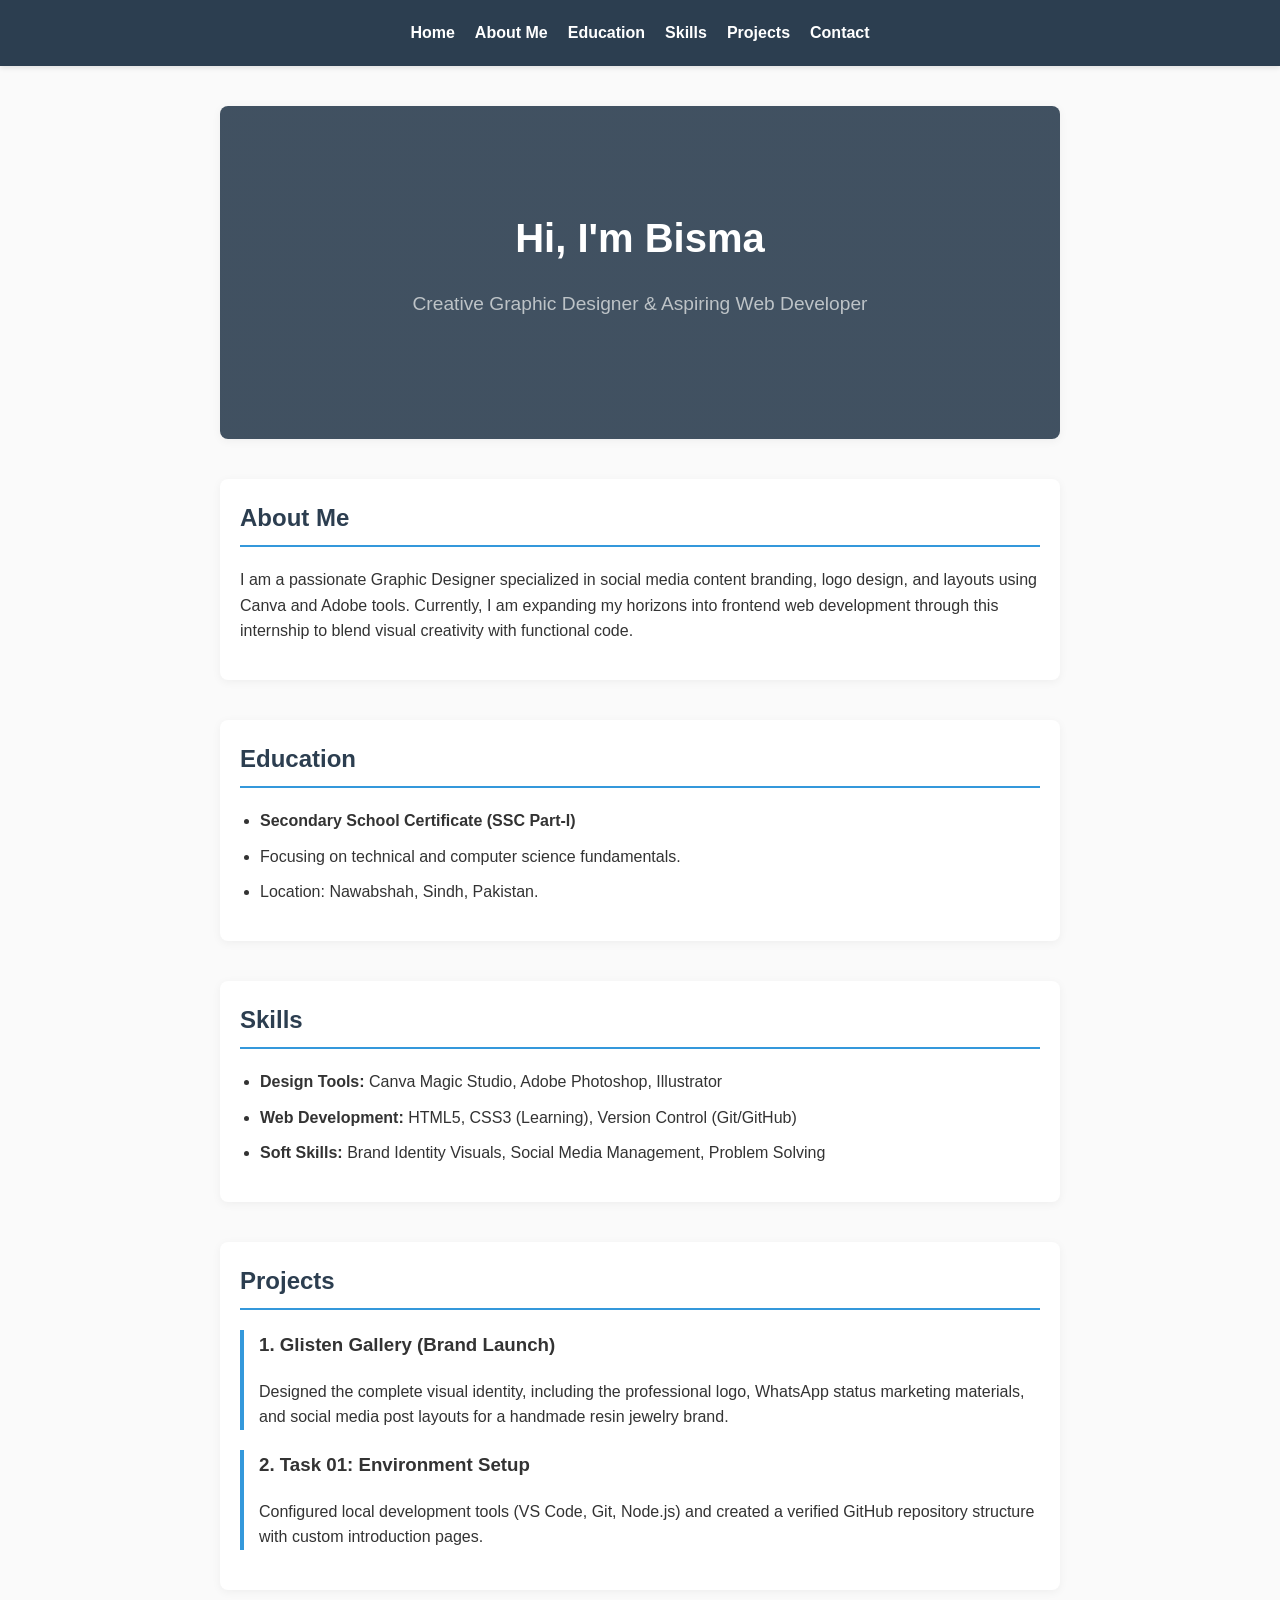
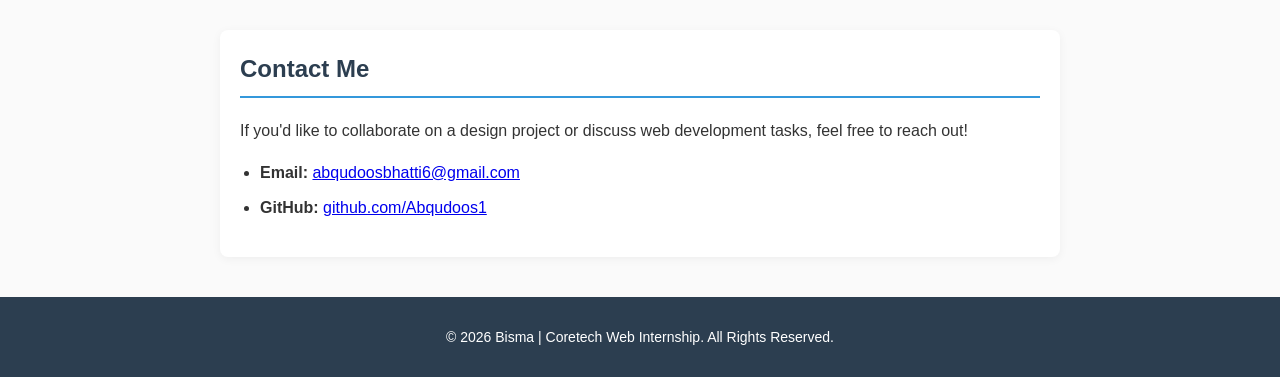
==== task-02-portfolio-page/index.html @ 83741ba6 "Complete Task 02: Portfolio Page" ====
<!DOCTYPE html>
<html lang="en">
<head>
    <meta charset="UTF-8">
    <meta name="viewport" content="width=device-width, initial-scale=1.0">
    <title>Bisma | Professional Portfolio</title>
    <style>
        body { font-family: 'Segoe UI', Arial, sans-serif; line-height: 1.6; margin: 0; padding: 0; color: #333; background-color: #fafafa; }
        header { background: #2c3e50; color: #fff; padding: 20px 0; position: sticky; top: 0; z-index: 100; box-shadow: 0 2px 5px rgba(0,0,0,0.1); }
        nav { display: flex; justify-content: center; gap: 20px; }
        nav a { color: #fff; text-decoration: none; font-weight: bold; font-size: 16px; }
        nav a:hover { color: #3498db; }
        .hero { background: linear-gradient(rgba(44, 62, 80, 0.9), rgba(44, 62, 80, 0.9)), url('https://images.unsplash.com/photo-1541462608141-ad4979e408c9') no-repeat center center/cover; color: white; text-align: center; padding: 100px 20px; }
        .hero h1 { margin: 0; font-size: 2.5rem; }
        .hero p { font-size: 1.2rem; color: #bdc3c7; }
        section { max-width: 800px; margin: 40px auto; padding: 20px; background: #fff; border-radius: 8px; box-shadow: 0 2px 10px rgba(0,0,0,0.05); }
        h2 { color: #2c3e50; border-bottom: 2px solid #3498db; padding-bottom: 8px; margin-top: 0; }
        ul { padding-left: 20px; }
        li { margin-bottom: 10px; }
        .project-card { border-left: 4px solid #3498db; padding-left: 15px; margin-bottom: 20px; }
        footer { background: #2c3e50; color: #fff; text-align: center; padding: 15px 0; margin-top: 40px; font-size: 14px; }
    </style>
</head>
<body>

    <!-- Header & Navigation Section -->
    <header>
        <nav>
            <a href="#hero">Home</a>
            <a href="#about">About Me</a>
            <a href="#education">Education</a>
            <a href="#skills">Skills</a>
            <a href="#projects">Projects</a>
            <a href="#contact">Contact</a>
        </nav>
    </header>

    <!-- Hero Section -->
    <section id="hero" class="hero">
        <h1>Hi, I'm Bisma</h1>
        <p>Creative Graphic Designer & Aspiring Web Developer</p>
    </section>

    <!-- About Me Section -->
    <section id="about">
        <h2>About Me</h2>
        <p>I am a passionate Graphic Designer specialized in social media content branding, logo design, and layouts using Canva and Adobe tools. Currently, I am expanding my horizons into frontend web development through this internship to blend visual creativity with functional code.</p>
    </section>

    <!-- Education Section -->
    <section id="education">
        <h2>Education</h2>
        <ul>
            <li><strong>Secondary School Certificate (SSC Part-I)</strong></li>
            <li>Focusing on technical and computer science fundamentals.</li>
            <li>Location: Nawabshah, Sindh, Pakistan.</li>
        </ul>
    </section>

    <!-- Skills Section -->
    <section id="skills">
        <h2>Skills</h2>
        <ul>
            <li><strong>Design Tools:</strong> Canva Magic Studio, Adobe Photoshop, Illustrator</li>
            <li><strong>Web Development:</strong> HTML5, CSS3 (Learning), Version Control (Git/GitHub)</li>
            <li><strong>Soft Skills:</strong> Brand Identity Visuals, Social Media Management, Problem Solving</li>
        </ul>
    </section>

    <!-- Projects Section -->
    <section id="projects">
        <h2>Projects</h2>
        
        <div class="project-card">
            <h3>1. Glisten Gallery (Brand Launch)</h3>
            <p>Designed the complete visual identity, including the professional logo, WhatsApp status marketing materials, and social media post layouts for a handmade resin jewelry brand.</p>
        </div>

        <div class="project-card">
            <h3>2. Task 01: Environment Setup</h3>
            <p>Configured local development tools (VS Code, Git, Node.js) and created a verified GitHub repository structure with custom introduction pages.</p>
        </div>
    </section>

    <!-- Contact Section -->
    <section id="contact">
        <h2>Contact Me</h2>
        <p>If you'd like to collaborate on a design project or discuss web development tasks, feel free to reach out!</p>
        <ul>
            <li><strong>Email:</strong> <a href="mailto:abqudoosbhatti6@gmail.com">abqudoosbhatti6@gmail.com</a></li>
            <li><strong>GitHub:</strong> <a href="https://github.com" target="_blank">github.com/Abqudoos1</a></li>
        </ul>
    </section>

    <!-- Footer Section -->
    <footer>
        <p>&copy; 2026 Bisma | Coretech Web Internship. All Rights Reserved.</p>
    </footer>

</body>
</html>
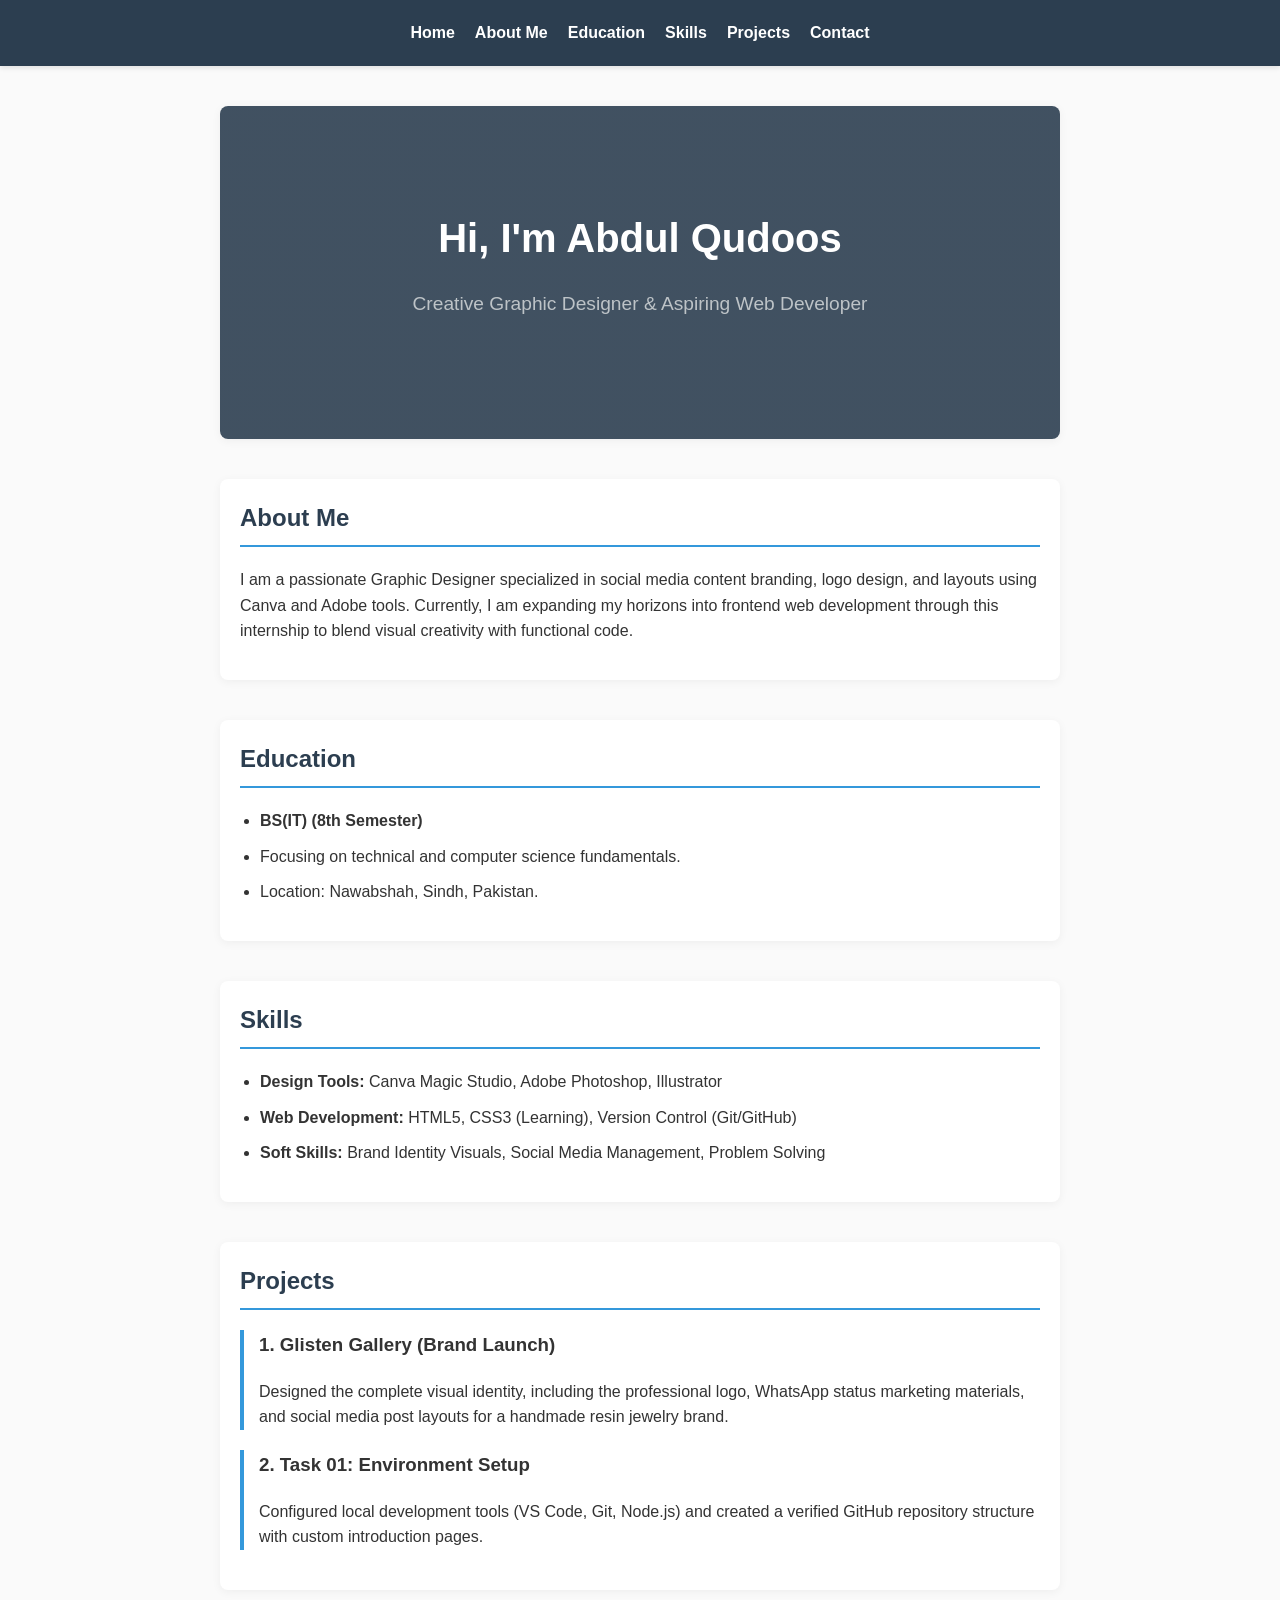
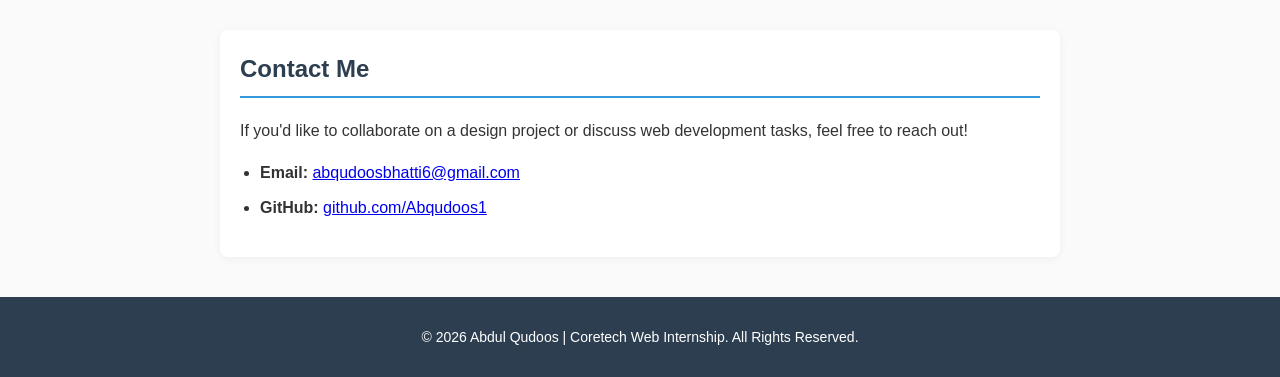
==== commit bac28609: "Fix: Corrected candidate identity to Abdul Qudoos and updated portfolio content" ====
--- a/task-02-portfolio-page/index.html
+++ b/task-02-portfolio-page/index.html
@@ -37,7 +37,7 @@
 
     <!-- Hero Section -->
     <section id="hero" class="hero">
-        <h1>Hi, I'm Bisma</h1>
+        <h1>Hi, I'm Abdul Qudoos</h1>
         <p>Creative Graphic Designer & Aspiring Web Developer</p>
     </section>
 
@@ -51,7 +51,7 @@
     <section id="education">
         <h2>Education</h2>
         <ul>
-            <li><strong>Secondary School Certificate (SSC Part-I)</strong></li>
+            <li><strong>BS(IT) (8th Semester)</strong></li>
             <li>Focusing on technical and computer science fundamentals.</li>
             <li>Location: Nawabshah, Sindh, Pakistan.</li>
         </ul>
@@ -94,7 +94,7 @@
 
     <!-- Footer Section -->
     <footer>
-        <p>&copy; 2026 Bisma | Coretech Web Internship. All Rights Reserved.</p>
+        <p>&copy; 2026 Abdul Qudoos | Coretech Web Internship. All Rights Reserved.</p>
     </footer>
 
 </body>
